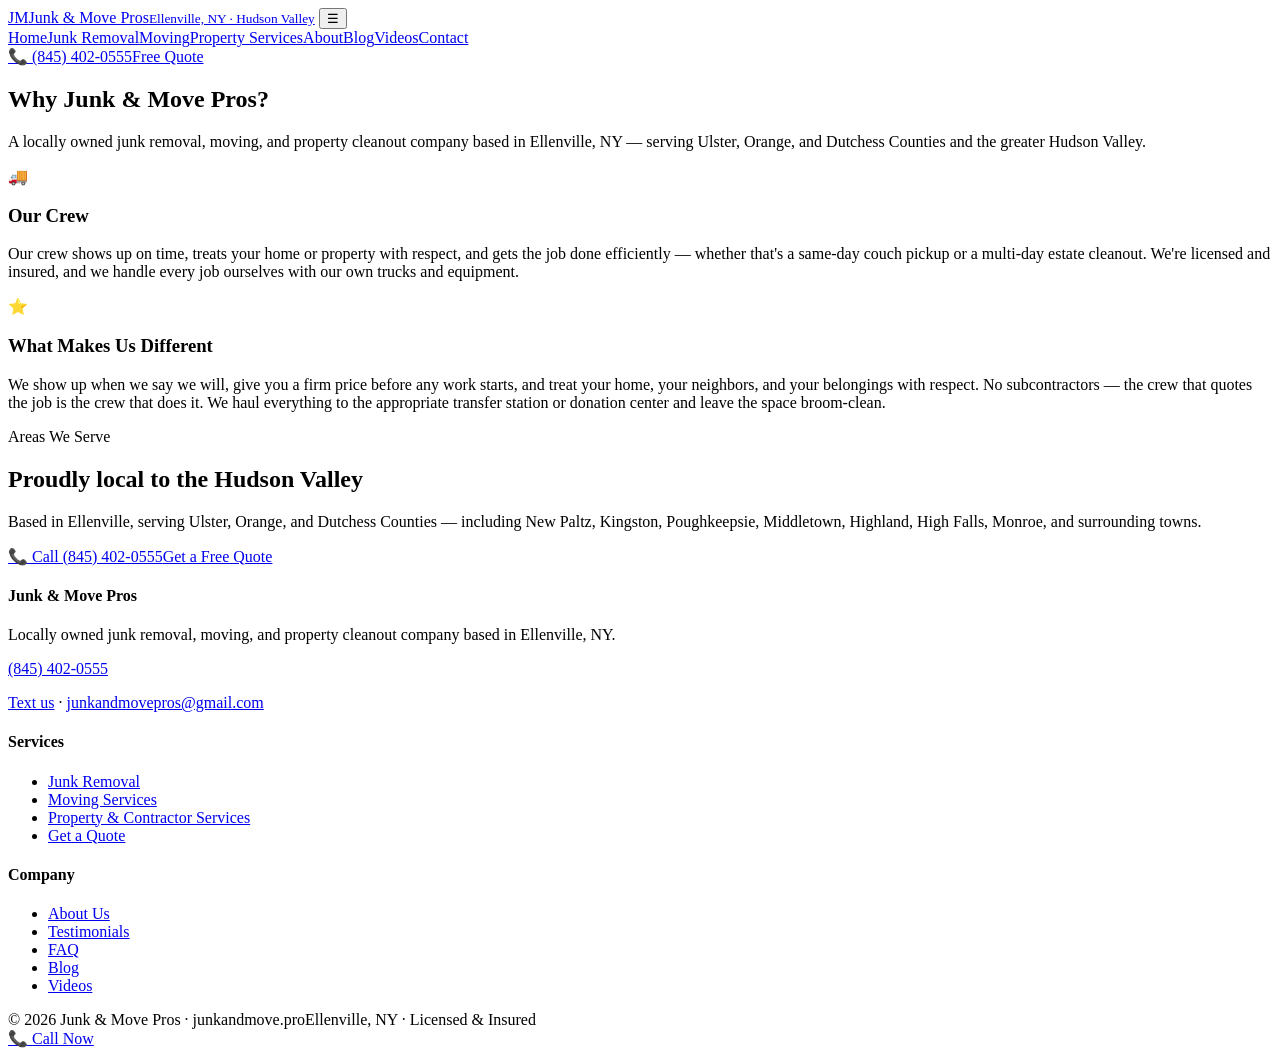
==== about.html @ 0fbd45b9 "Add about.html, testimonials.html, faq.html, blog.html" ====
<!DOCTYPE html>
<html lang="en">
<head>
<meta charset="UTF-8">
<meta name="viewport" content="width=device-width, initial-scale=1.0">
<title>About Us | Junk &amp; Move Pros — Ellenville, NY</title>
<meta name="description" content="Locally owned junk removal, moving, and property cleanout company based in Ellenville, NY, serving Ulster, Orange, and Dutchess Counties.">
<link rel="preconnect" href="https://fonts.googleapis.com">
<link href="https://fonts.googleapis.com/css2?family=Inter:wght@400;600;700;800&display=swap" rel="stylesheet">
<link rel="stylesheet" href="/css/style.css">
</head>
<body>
<header class="site-header">
  <div class="wrap">
    <a class="brand" href="/"><span class="brand-mark">JM</span><span class="brand-name">Junk &amp; Move Pros<small>Ellenville, NY · Hudson Valley</small></span></a>
    <button class="nav-toggle" aria-label="Menu">☰</button>
    <nav class="nav">
      <a href="/">Home</a><a href="/junk-removal.html">Junk Removal</a><a href="/moving-services.html">Moving</a><a href="/property-services.html">Property Services</a><a href="/about.html" class="active">About</a><a href="/blog.html">Blog</a><a href="/videos.html">Videos</a><a href="/contact.html">Contact</a>
    </nav>
    <div class="header-cta"><a class="phone-chip" href="tel:+18454020555">📞 (845) 402-0555</a><a class="btn" href="/contact.html">Free Quote</a></div>
  </div>
</header>

<section class="hero"><div class="wrap">
  <h1>Why <span class="hl">Junk &amp; Move Pros?</span></h1>
  <p class="lede">A locally owned junk removal, moving, and property cleanout company based in Ellenville, NY — serving Ulster, Orange, and Dutchess Counties and the greater Hudson Valley.</p>
</div></section>

<section class="section"><div class="wrap">
  <div class="grid c2">
    <div class="card"><div class="icon">🚚</div><h3>Our Crew</h3><p>Our crew shows up on time, treats your home or property with respect, and gets the job done efficiently — whether that's a same-day couch pickup or a multi-day estate cleanout. We're licensed and insured, and we handle every job ourselves with our own trucks and equipment.</p></div>
    <div class="card"><div class="icon">⭐</div><h3>What Makes Us Different</h3><p>We show up when we say we will, give you a firm price before any work starts, and treat your home, your neighbors, and your belongings with respect. No subcontractors — the crew that quotes the job is the crew that does it. We haul everything to the appropriate transfer station or donation center and leave the space broom-clean.</p></div>
  </div>
</div></section>

<section class="section alt"><div class="wrap">
  <div class="kicker">Areas We Serve</div>
  <h2>Proudly local to the Hudson Valley</h2>
  <p class="sub">Based in Ellenville, serving Ulster, Orange, and Dutchess Counties — including New Paltz, Kingston, Poughkeepsie, Middletown, Highland, High Falls, Monroe, and surrounding towns.</p>
  <div class="hero-ctas"><a class="btn" href="tel:+18454020555">📞 Call (845) 402-0555</a><a class="btn ghost" href="/contact.html">Get a Free Quote</a></div>
</div></section>

<footer class="site-footer"><div class="wrap">
  <div class="cols">
    <div><h4>Junk &amp; Move Pros</h4><p>Locally owned junk removal, moving, and property cleanout company based in Ellenville, NY.</p><p style="margin-top:14px"><a class="big-phone" href="tel:+18454020555">(845) 402-0555</a></p><p><a href="sms:+18454020555">Text us</a> · <a href="mailto:junkandmovepros@gmail.com">junkandmovepros@gmail.com</a></p></div>
    <div><h4>Services</h4><ul><li><a href="/junk-removal.html">Junk Removal</a></li><li><a href="/moving-services.html">Moving Services</a></li><li><a href="/property-services.html">Property &amp; Contractor Services</a></li><li><a href="/contact.html">Get a Quote</a></li></ul></div>
    <div><h4>Company</h4><ul><li><a href="/about.html">About Us</a></li><li><a href="/testimonials.html">Testimonials</a></li><li><a href="/faq.html">FAQ</a></li><li><a href="/blog.html">Blog</a></li><li><a href="/videos.html">Videos</a></li></ul></div>
  </div>
  <div class="foot-bottom"><span>© 2026 Junk &amp; Move Pros · junkandmove.pro</span><span>Ellenville, NY · Licensed &amp; Insured</span></div>
</div></footer>
<a class="call-fab" href="tel:+18454020555">📞 Call Now</a>
<script src="/js/config.js"></script><script src="/js/main.js"></script>
</body></html>
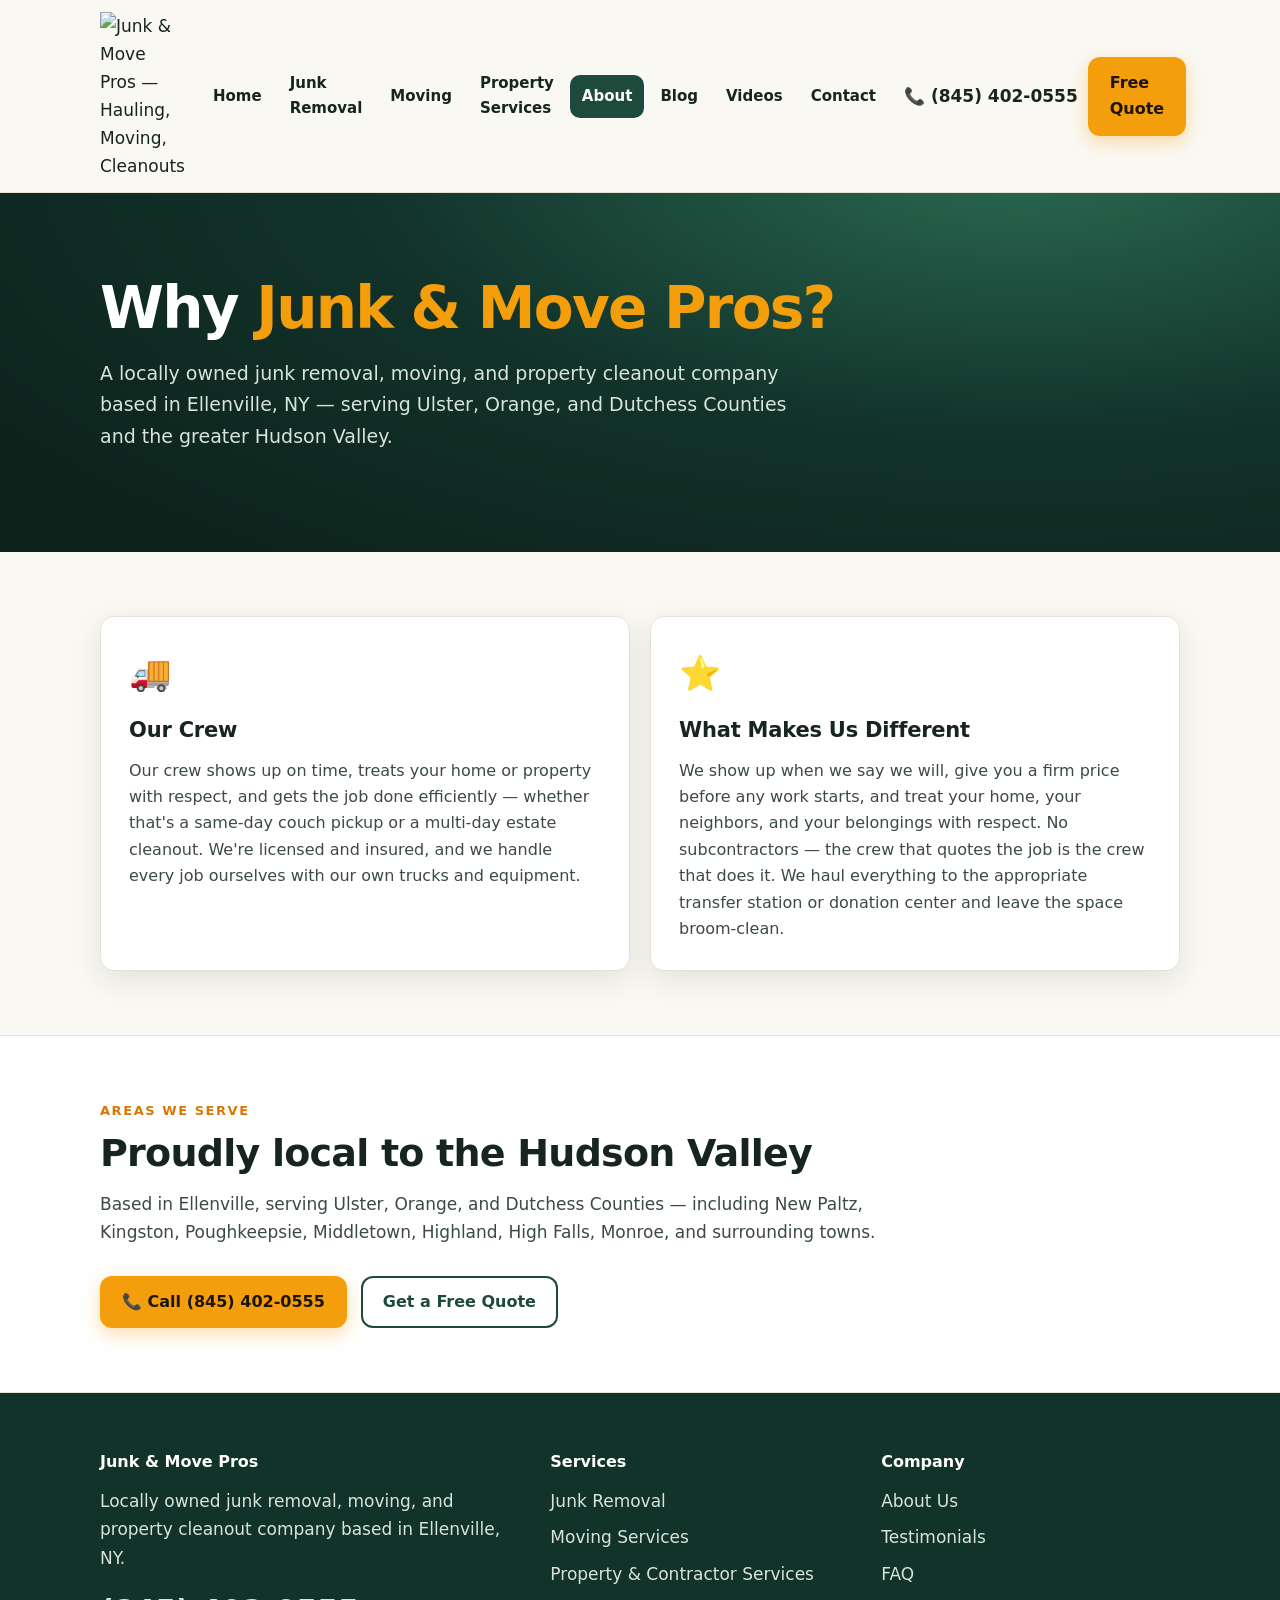
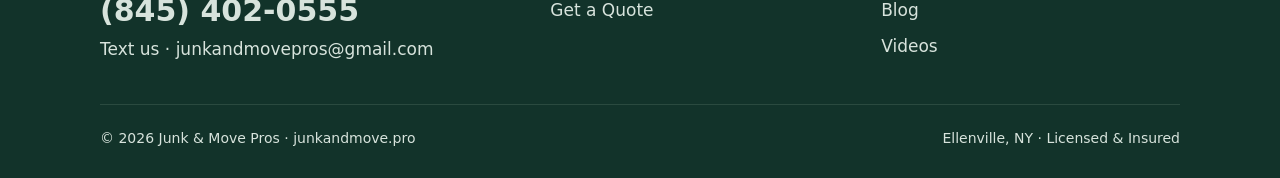
==== commit 08decbb8: "Add files via upload" ====
--- a/about.html
+++ b/about.html
@@ -8,11 +8,12 @@
 <link rel="preconnect" href="https://fonts.googleapis.com">
 <link href="https://fonts.googleapis.com/css2?family=Inter:wght@400;600;700;800&display=swap" rel="stylesheet">
 <link rel="stylesheet" href="/css/style.css">
+<link rel="icon" href="/images/logo.png">
 </head>
 <body>
 <header class="site-header">
   <div class="wrap">
-    <a class="brand" href="/"><span class="brand-mark">JM</span><span class="brand-name">Junk &amp; Move Pros<small>Ellenville, NY · Hudson Valley</small></span></a>
+    <a class="brand" href="/" aria-label="Junk & Move Pros — home"><img class="brand-logo" src="/images/logo.png" alt="Junk & Move Pros — Hauling, Moving, Cleanouts"></a>
     <button class="nav-toggle" aria-label="Menu">☰</button>
     <nav class="nav">
       <a href="/">Home</a><a href="/junk-removal.html">Junk Removal</a><a href="/moving-services.html">Moving</a><a href="/property-services.html">Property Services</a><a href="/about.html" class="active">About</a><a href="/blog.html">Blog</a><a href="/videos.html">Videos</a><a href="/contact.html">Contact</a>
--- a/css/style.css
+++ b/css/style.css
@@ -0,0 +1,113 @@
+/* Junk & Move Pros — junkandmove.pro */
+:root{
+  --ink:#17251f; --ink-soft:#3c4a43;
+  --green:#1d4a3a; --green-dark:#12332a;
+  --amber:#f59e0b; --amber-dark:#d97706;
+  --paper:#faf8f3; --card:#ffffff; --line:#e8e2d6;
+  --radius:14px; --shadow:0 10px 30px rgba(23,37,31,.10);
+  --max:1120px;
+}
+*{box-sizing:border-box;margin:0;padding:0}
+html{scroll-behavior:smooth}
+body{font-family:'Inter',system-ui,-apple-system,'Segoe UI',Roboto,sans-serif;color:var(--ink);background:var(--paper);line-height:1.65;font-size:17px}
+img{max-width:100%;height:auto;display:block}
+a{color:var(--green)}
+.wrap{max-width:var(--max);margin:0 auto;padding:0 20px}
+/* header */
+.site-header{position:sticky;top:0;z-index:50;background:rgba(250,248,243,.96);backdrop-filter:blur(8px);border-bottom:1px solid var(--line)}
+.site-header .wrap{display:flex;align-items:center;justify-content:space-between;gap:16px;padding-top:12px;padding-bottom:12px}
+.brand{display:flex;align-items:center;gap:12px;text-decoration:none;color:var(--ink)}
+.brand-mark{width:44px;height:44px;border-radius:12px;background:var(--green);color:#fff;display:grid;place-items:center;font-weight:800;font-size:20px}
+.brand-name{font-weight:800;font-size:19px;letter-spacing:-.02em;line-height:1.1}
+.brand-name small{display:block;font-weight:600;font-size:12px;color:var(--ink-soft);letter-spacing:.02em}
+.nav{display:flex;gap:4px;align-items:center}
+.nav a{text-decoration:none;color:var(--ink);font-weight:600;font-size:15px;padding:9px 12px;border-radius:10px}
+.nav a:hover{background:#efe9db}
+.nav a.active{background:var(--green);color:#fff}
+.btn{display:inline-flex;align-items:center;gap:8px;background:var(--amber);color:#1c1405;font-weight:800;text-decoration:none;border:none;cursor:pointer;padding:13px 22px;border-radius:12px;font-size:16px;transition:transform .12s ease, box-shadow .12s ease;box-shadow:0 6px 18px rgba(245,158,11,.35)}
+.btn:hover{transform:translateY(-2px);box-shadow:0 10px 24px rgba(245,158,11,.45)}
+.btn.ghost{background:transparent;color:var(--green);box-shadow:inset 0 0 0 2px var(--green)}
+.btn.ghost:hover{background:var(--green);color:#fff}
+.btn.light{background:#fff;color:var(--green)}
+.header-cta{display:flex;gap:10px;align-items:center}
+.phone-chip{text-decoration:none;color:var(--ink);font-weight:800;font-size:17px;white-space:nowrap}
+.nav-toggle{display:none;background:none;border:0;font-size:28px;cursor:pointer;color:var(--ink)}
+/* hero */
+.hero{background:radial-gradient(1200px 500px at 80% -10%, #2a6a52 0%, var(--green-dark) 55%, #0d241d 100%);color:#fff;padding:84px 0 72px;position:relative;overflow:hidden}
+.hero h1{font-size:clamp(34px,5.2vw,58px);line-height:1.08;letter-spacing:-.03em;max-width:16em}
+.hero h1 .hl{color:var(--amber)}
+.hero p.lede{font-size:19px;color:#d7e3dc;max-width:38em;margin:18px 0 28px}
+.hero-ctas{display:flex;gap:14px;flex-wrap:wrap}
+.hero-badges{display:flex;gap:22px;flex-wrap:wrap;margin-top:34px;color:#cfe0d8;font-size:15px;font-weight:600}
+.hero-badges span{display:flex;align-items:center;gap:8px}
+/* sections */
+.section{padding:64px 0}
+.section.alt{background:#fff;border-top:1px solid var(--line);border-bottom:1px solid var(--line)}
+.kicker{color:var(--amber-dark);font-weight:800;text-transform:uppercase;letter-spacing:.12em;font-size:13px;margin-bottom:10px}
+h2{font-size:clamp(26px,3.4vw,38px);letter-spacing:-.02em;line-height:1.15;margin-bottom:14px}
+.section p.sub{color:var(--ink-soft);max-width:46em;margin-bottom:30px}
+.grid{display:grid;gap:20px}
+.grid.c3{grid-template-columns:repeat(3,1fr)}
+.grid.c2{grid-template-columns:repeat(2,1fr)}
+.card{background:var(--card);border:1px solid var(--line);border-radius:var(--radius);padding:28px;box-shadow:var(--shadow)}
+.card h3{font-size:21px;margin-bottom:10px;letter-spacing:-.01em}
+.card p{color:var(--ink-soft);font-size:16px}
+.card .icon{font-size:34px;margin-bottom:12px}
+.card a.more{display:inline-block;margin-top:14px;font-weight:700;color:var(--amber-dark);text-decoration:none}
+/* steps */
+.steps{counter-reset:step;display:grid;grid-template-columns:repeat(3,1fr);gap:20px}
+.step{background:var(--card);border:1px solid var(--line);border-radius:var(--radius);padding:28px;position:relative;box-shadow:var(--shadow)}
+.step::before{counter-increment:step;content:counter(step);position:absolute;top:-18px;left:22px;width:38px;height:38px;border-radius:50%;background:var(--amber);color:#1c1405;font-weight:800;display:grid;place-items:center;font-size:18px}
+.step h3{margin:8px 0 8px}
+/* testimonials */
+.quote{background:var(--card);border:1px solid var(--line);border-left:6px solid var(--amber);border-radius:var(--radius);padding:26px;box-shadow:var(--shadow)}
+.quote p{font-style:italic;color:var(--ink-soft)}
+.quote footer{margin-top:14px;font-weight:700;font-style:normal}
+/* faq */
+.faq-item{border:1px solid var(--line);border-radius:12px;background:#fff;margin-bottom:12px;overflow:hidden}
+.faq-q{width:100%;text-align:left;background:none;border:0;padding:18px 20px;font-size:17px;font-weight:700;cursor:pointer;display:flex;justify-content:space-between;align-items:center;color:var(--ink)}
+.faq-a{padding:0 20px 20px;color:var(--ink-soft);display:none}
+.faq-item.open .faq-a{display:block}
+/* forms */
+.form-card{background:#fff;border:1px solid var(--line);border-radius:var(--radius);padding:32px;box-shadow:var(--shadow);max-width:640px}
+.field{margin-bottom:16px}
+.field label{display:block;font-weight:700;margin-bottom:6px;font-size:15px}
+.field input,.field textarea,.field select{width:100%;padding:13px 14px;border:1.5px solid var(--line);border-radius:10px;font-size:16px;font-family:inherit;background:#fff}
+.field input:focus,.field textarea:focus,.field select:focus{outline:none;border-color:var(--amber)}
+.form-note{font-size:14px;color:var(--ink-soft);margin-top:12px}
+.form-ok{display:none;background:#e9f7ef;border:1px solid #bfe6cd;color:#14532d;padding:16px;border-radius:12px;margin-bottom:16px;font-weight:600}
+/* blog */
+.post-card{background:#fff;border:1px solid var(--line);border-radius:var(--radius);padding:26px;box-shadow:var(--shadow);text-decoration:none;color:var(--ink);display:block}
+.post-card h3{margin-bottom:8px}
+.post-card time{font-size:14px;color:var(--ink-soft);font-weight:600}
+.post-card p{color:var(--ink-soft);margin-top:10px;font-size:16px}
+.article{max-width:760px}
+.article h1{font-size:clamp(30px,4vw,44px);letter-spacing:-.02em;margin-bottom:8px}
+.article time{color:var(--ink-soft);font-weight:600;font-size:15px}
+.article p{margin:18px 0}
+/* video */
+.video-grid{display:grid;grid-template-columns:repeat(2,1fr);gap:20px}
+.video-slot{background:#0f1b16;color:#cfe0d8;border-radius:var(--radius);aspect-ratio:16/9;display:grid;place-items:center;text-align:center;padding:24px;border:1px dashed #3a5348}
+/* footer */
+.site-footer{background:var(--green-dark);color:#d7e3dc;padding:56px 0 28px;margin-top:0}
+.site-footer .cols{display:grid;grid-template-columns:1.4fr 1fr 1fr;gap:32px;margin-bottom:36px}
+.site-footer h4{color:#fff;margin-bottom:12px;font-size:16px}
+.site-footer a{color:#d7e3dc;text-decoration:none}
+.site-footer a:hover{color:var(--amber)}
+.site-footer ul{list-style:none}
+.site-footer li{margin-bottom:8px}
+.foot-bottom{border-top:1px solid #2a4a3f;padding-top:22px;font-size:14px;display:flex;justify-content:space-between;gap:12px;flex-wrap:wrap}
+.big-phone{font-size:30px;font-weight:800;color:#fff;text-decoration:none}
+.big-phone:hover{color:var(--amber)}
+/* floating call button (mobile) */
+.call-fab{display:none;position:fixed;bottom:18px;right:18px;z-index:60;background:var(--amber);color:#1c1405;font-weight:800;text-decoration:none;padding:15px 20px;border-radius:999px;box-shadow:0 10px 26px rgba(0,0,0,.3)}
+@media(max-width:900px){
+  .grid.c3,.grid.c2,.steps,.video-grid{grid-template-columns:1fr}
+  .site-footer .cols{grid-template-columns:1fr}
+  .nav{position:fixed;inset:64px 0 auto 0;background:var(--paper);flex-direction:column;align-items:stretch;padding:12px 20px 20px;border-bottom:1px solid var(--line);display:none}
+  .nav.open{display:flex}
+  .nav-toggle{display:block}
+  .header-cta .btn{display:none}
+  .call-fab{display:inline-flex}
+  .phone-chip{font-size:15px}
+}
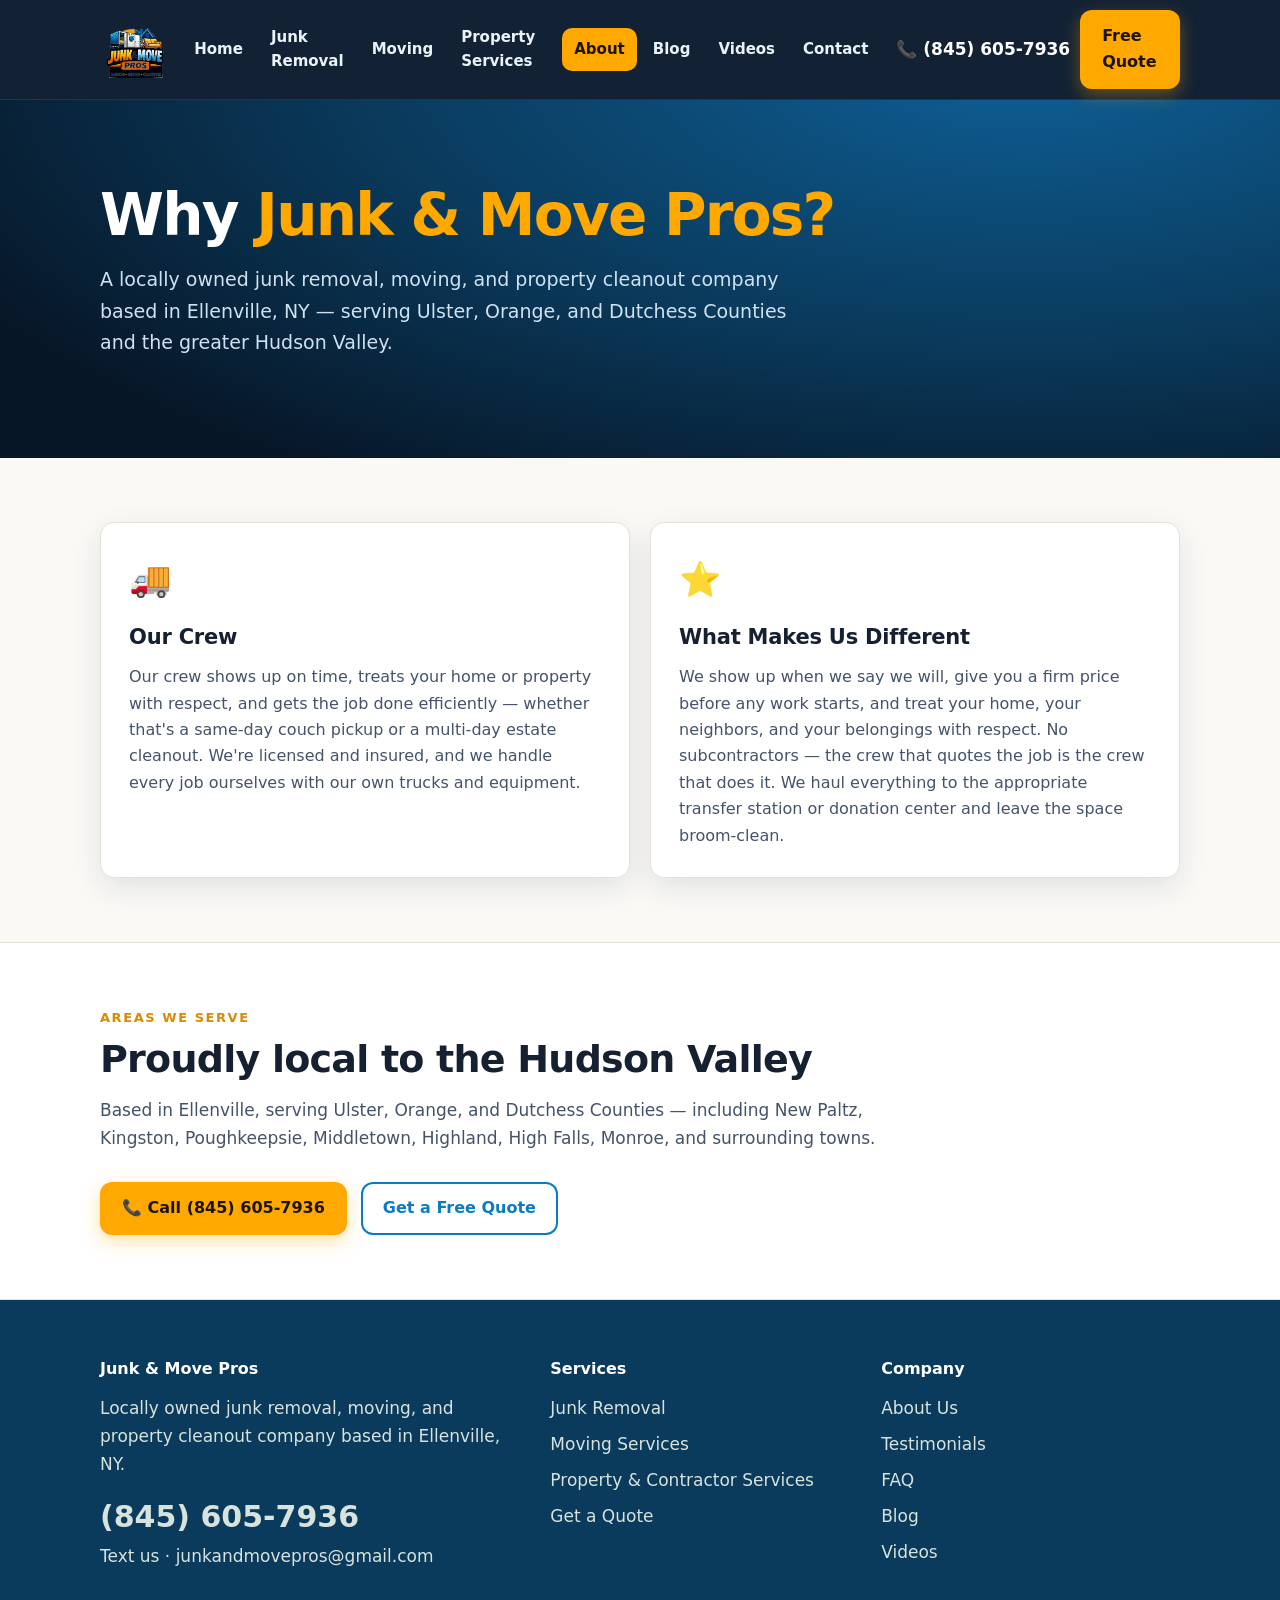
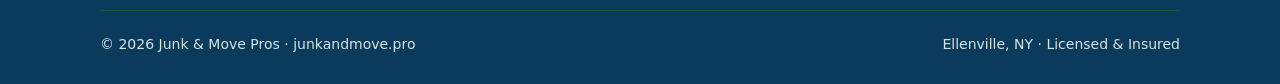
==== commit 52b1f1d5: "chore: main phone number is now (845) 605-7936 (Anthony, 2026-10-26)" ====
--- a/about.html
+++ b/about.html
@@ -18,7 +18,7 @@
     <nav class="nav">
       <a href="/">Home</a><a href="/junk-removal.html">Junk Removal</a><a href="/moving-services.html">Moving</a><a href="/property-services.html">Property Services</a><a href="/about.html" class="active">About</a><a href="/blog.html">Blog</a><a href="/videos.html">Videos</a><a href="/contact.html">Contact</a>
     </nav>
-    <div class="header-cta"><a class="phone-chip" href="tel:+18454020555">📞 (845) 402-0555</a><a class="btn" href="/contact.html">Free Quote</a></div>
+    <div class="header-cta"><a class="phone-chip" href="tel:+18456057936">📞 (845) 605-7936</a><a class="btn" href="/contact.html">Free Quote</a></div>
   </div>
 </header>
 
@@ -38,17 +38,17 @@
   <div class="kicker">Areas We Serve</div>
   <h2>Proudly local to the Hudson Valley</h2>
   <p class="sub">Based in Ellenville, serving Ulster, Orange, and Dutchess Counties — including New Paltz, Kingston, Poughkeepsie, Middletown, Highland, High Falls, Monroe, and surrounding towns.</p>
-  <div class="hero-ctas"><a class="btn" href="tel:+18454020555">📞 Call (845) 402-0555</a><a class="btn ghost" href="/contact.html">Get a Free Quote</a></div>
+  <div class="hero-ctas"><a class="btn" href="tel:+18456057936">📞 Call (845) 605-7936</a><a class="btn ghost" href="/contact.html">Get a Free Quote</a></div>
 </div></section>
 
 <footer class="site-footer"><div class="wrap">
   <div class="cols">
-    <div><h4>Junk &amp; Move Pros</h4><p>Locally owned junk removal, moving, and property cleanout company based in Ellenville, NY.</p><p style="margin-top:14px"><a class="big-phone" href="tel:+18454020555">(845) 402-0555</a></p><p><a href="sms:+18454020555">Text us</a> · <a href="mailto:junkandmovepros@gmail.com">junkandmovepros@gmail.com</a></p></div>
+    <div><h4>Junk &amp; Move Pros</h4><p>Locally owned junk removal, moving, and property cleanout company based in Ellenville, NY.</p><p style="margin-top:14px"><a class="big-phone" href="tel:+18456057936">(845) 605-7936</a></p><p><a href="sms:+18456057936">Text us</a> · <a href="mailto:junkandmovepros@gmail.com">junkandmovepros@gmail.com</a></p></div>
     <div><h4>Services</h4><ul><li><a href="/junk-removal.html">Junk Removal</a></li><li><a href="/moving-services.html">Moving Services</a></li><li><a href="/property-services.html">Property &amp; Contractor Services</a></li><li><a href="/contact.html">Get a Quote</a></li></ul></div>
     <div><h4>Company</h4><ul><li><a href="/about.html">About Us</a></li><li><a href="/testimonials.html">Testimonials</a></li><li><a href="/faq.html">FAQ</a></li><li><a href="/blog.html">Blog</a></li><li><a href="/videos.html">Videos</a></li></ul></div>
   </div>
   <div class="foot-bottom"><span>© 2026 Junk &amp; Move Pros · junkandmove.pro</span><span>Ellenville, NY · Licensed &amp; Insured</span></div>
 </div></footer>
-<a class="call-fab" href="tel:+18454020555">📞 Call Now</a>
+<a class="call-fab" href="tel:+18456057936">📞 Call Now</a>
 <script src="/js/config.js"></script><script src="/js/main.js"></script>
 </body></html>
--- a/css/style.css
+++ b/css/style.css
@@ -1,10 +1,11 @@
 /* Junk & Move Pros — junkandmove.pro */
 :root{
-  --ink:#17251f; --ink-soft:#3c4a43;
-  --green:#1d4a3a; --green-dark:#12332a;
-  --amber:#f59e0b; --amber-dark:#d97706;
-  --paper:#faf8f3; --card:#ffffff; --line:#e8e2d6;
-  --radius:14px; --shadow:0 10px 30px rgba(23,37,31,.10);
+  --ink:#152030; --ink-soft:#44536a;
+  --green:#0b7cc0; --green-dark:#0a3a5c;
+  --amber:#ffa800; --amber-dark:#d98a00;
+  --navy:#0b1a2e;
+  --paper:#faf9f6; --card:#ffffff; --line:#e7e2d8;
+  --radius:14px; --shadow:0 10px 30px rgba(11,26,46,.10);
   --max:1120px;
 }
 *{box-sizing:border-box;margin:0;padding:0}
@@ -14,31 +15,29 @@
 a{color:var(--green)}
 .wrap{max-width:var(--max);margin:0 auto;padding:0 20px}
 /* header */
-.site-header{position:sticky;top:0;z-index:50;background:rgba(250,248,243,.96);backdrop-filter:blur(8px);border-bottom:1px solid var(--line)}
-.site-header .wrap{display:flex;align-items:center;justify-content:space-between;gap:16px;padding-top:12px;padding-bottom:12px}
-.brand{display:flex;align-items:center;gap:12px;text-decoration:none;color:var(--ink)}
-.brand-mark{width:44px;height:44px;border-radius:12px;background:var(--green);color:#fff;display:grid;place-items:center;font-weight:800;font-size:20px}
-.brand-name{font-weight:800;font-size:19px;letter-spacing:-.02em;line-height:1.1}
-.brand-name small{display:block;font-weight:600;font-size:12px;color:var(--ink-soft);letter-spacing:.02em}
+.site-header{position:sticky;top:0;z-index:50;background:rgba(11,26,46,.97);backdrop-filter:blur(8px);border-bottom:1px solid #1d3350}
+.site-header .wrap{display:flex;align-items:center;justify-content:space-between;gap:16px;padding-top:10px;padding-bottom:10px}
+.brand{display:flex;align-items:center;gap:12px;text-decoration:none}
+.brand-logo{height:58px;width:auto;display:block}
 .nav{display:flex;gap:4px;align-items:center}
-.nav a{text-decoration:none;color:var(--ink);font-weight:600;font-size:15px;padding:9px 12px;border-radius:10px}
-.nav a:hover{background:#efe9db}
-.nav a.active{background:var(--green);color:#fff}
-.btn{display:inline-flex;align-items:center;gap:8px;background:var(--amber);color:#1c1405;font-weight:800;text-decoration:none;border:none;cursor:pointer;padding:13px 22px;border-radius:12px;font-size:16px;transition:transform .12s ease, box-shadow .12s ease;box-shadow:0 6px 18px rgba(245,158,11,.35)}
-.btn:hover{transform:translateY(-2px);box-shadow:0 10px 24px rgba(245,158,11,.45)}
+.nav a{text-decoration:none;color:#eaf2fa;font-weight:600;font-size:15px;padding:9px 12px;border-radius:10px}
+.nav a:hover{background:rgba(255,255,255,.08)}
+.nav a.active{background:var(--amber);color:#1c1405}
+.btn{display:inline-flex;align-items:center;gap:8px;background:var(--amber);color:#1c1405;font-weight:800;text-decoration:none;border:none;cursor:pointer;padding:13px 22px;border-radius:12px;font-size:16px;transition:transform .12s ease, box-shadow .12s ease;box-shadow:0 6px 18px rgba(255,168,0,.35)}
+.btn:hover{transform:translateY(-2px);box-shadow:0 10px 24px rgba(255,168,0,.45)}
 .btn.ghost{background:transparent;color:var(--green);box-shadow:inset 0 0 0 2px var(--green)}
 .btn.ghost:hover{background:var(--green);color:#fff}
-.btn.light{background:#fff;color:var(--green)}
+.btn.light{background:#fff;color:var(--green-dark)}
 .header-cta{display:flex;gap:10px;align-items:center}
-.phone-chip{text-decoration:none;color:var(--ink);font-weight:800;font-size:17px;white-space:nowrap}
-.nav-toggle{display:none;background:none;border:0;font-size:28px;cursor:pointer;color:var(--ink)}
+.phone-chip{text-decoration:none;color:#fff;font-weight:800;font-size:17px;white-space:nowrap}
+.nav-toggle{display:none;background:none;border:0;font-size:28px;cursor:pointer;color:#fff}
 /* hero */
-.hero{background:radial-gradient(1200px 500px at 80% -10%, #2a6a52 0%, var(--green-dark) 55%, #0d241d 100%);color:#fff;padding:84px 0 72px;position:relative;overflow:hidden}
+.hero{background:radial-gradient(1200px 500px at 80% -10%, #0e5f96 0%, var(--green-dark) 55%, #071627 100%);color:#fff;padding:84px 0 72px;position:relative;overflow:hidden}
 .hero h1{font-size:clamp(34px,5.2vw,58px);line-height:1.08;letter-spacing:-.03em;max-width:16em}
 .hero h1 .hl{color:var(--amber)}
-.hero p.lede{font-size:19px;color:#d7e3dc;max-width:38em;margin:18px 0 28px}
+.hero p.lede{font-size:19px;color:#cfe2f2;max-width:38em;margin:18px 0 28px}
 .hero-ctas{display:flex;gap:14px;flex-wrap:wrap}
-.hero-badges{display:flex;gap:22px;flex-wrap:wrap;margin-top:34px;color:#cfe0d8;font-size:15px;font-weight:600}
+.hero-badges{display:flex;gap:22px;flex-wrap:wrap;margin-top:34px;color:#cfe2f2;font-size:15px;font-weight:600}
 .hero-badges span{display:flex;align-items:center;gap:8px}
 /* sections */
 .section{padding:64px 0}
@@ -105,6 +104,8 @@
   .grid.c3,.grid.c2,.steps,.video-grid{grid-template-columns:1fr}
   .site-footer .cols{grid-template-columns:1fr}
   .nav{position:fixed;inset:64px 0 auto 0;background:var(--paper);flex-direction:column;align-items:stretch;padding:12px 20px 20px;border-bottom:1px solid var(--line);display:none}
+  .nav a{color:var(--ink)}
+  .nav a.active{color:#1c1405}
   .nav.open{display:flex}
   .nav-toggle{display:block}
   .header-cta .btn{display:none}
